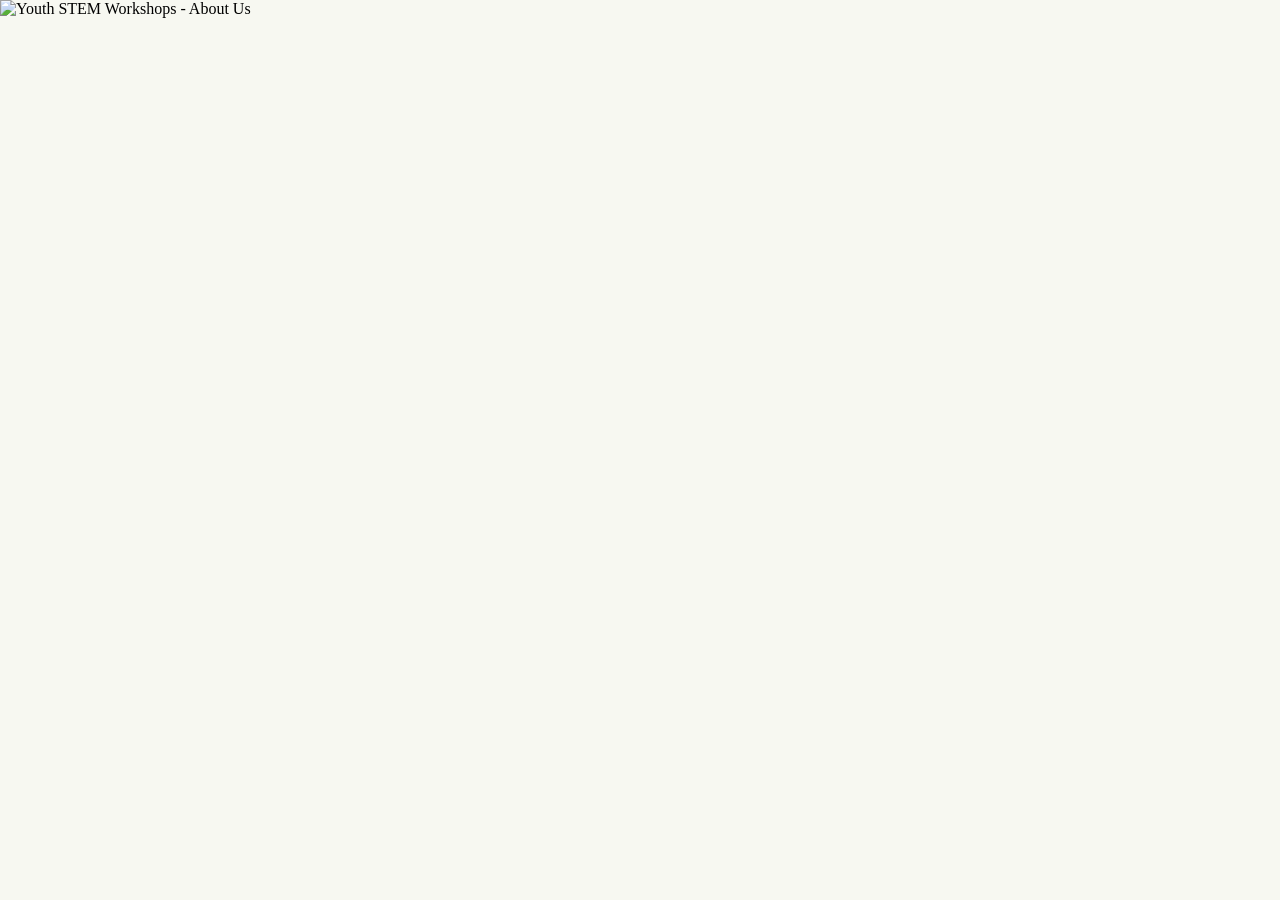
==== about.html @ c8c17610 "Add files via upload" ====
<!doctype html>
<html lang="en">
<head>
  <meta charset="utf-8">
  <meta name="viewport" content="width=device-width, initial-scale=1">
  <title>Youth STEM Workshops - About Us</title>
  <link rel="stylesheet" href="style.css">
</head>
<body>
  <main class="page">
    <img class="page-image" src="images/about.png" alt="Youth STEM Workshops - About Us">
    <a class="hotspot nav-home" href="index.html" aria-label="nav home"></a>
    <a class="hotspot nav-about" href="about.html" aria-label="nav about"></a>
    <a class="hotspot nav-registration" href="registration.html" aria-label="nav registration"></a>
    <a class="hotspot nav-faqs" href="faqs.html" aria-label="nav faqs"></a>
    <a class="hotspot see-faqs" href="faqs.html" aria-label="see faqs"></a>
    <a class="hotspot email-link" href="mailto:armitah121@gmail.com" aria-label="email link"></a>
  </main>
</body>
</html>
---- style.css ----
html, body {
  margin: 0;
  padding: 0;
  background: #f7f8f1;
}

* {
  box-sizing: border-box;
}

body {
  overflow-x: hidden;
}

.page {
  position: relative;
  width: 100%;
}

.page-image {
  display: block;
  width: 100%;
  height: auto;
}

/* Transparent clickable areas over the navigation and page-specific buttons. */
.hotspot {
  position: absolute;
  display: block;
  background: transparent;
  z-index: 10;
}

/* Top navigation: approximate positions based on the supplied Canva PNGs. */
.nav-home {
  top: 0;
  right: 13.2%;
  width: 5.5%;
  height: 3.2%;
}
.nav-about {
  top: 0;
  right: 7.3%;
  width: 6.2%;
  height: 3.2%;
}
.nav-registration {
  top: 0;
  right: 1.8%;
  width: 8%;
  height: 3.2%;
}
.nav-faqs {
  top: 0;
  right: 0;
  width: 5.5%;
  height: 3.2%;
}

/* Home page cards. */
.home-about {
  top: 52%;
  left: 3%;
  width: 29%;
  height: 18%;
}
.home-registration {
  top: 52%;
  left: 35.5%;
  width: 29%;
  height: 18%;
}
.home-faqs {
  top: 52%;
  left: 68%;
  width: 29%;
  height: 18%;
}

/* Registration QR code area. */
.registration-link {
  top: 8%;
  right: 7%;
  width: 40%;
  height: 38%;
}

/* Bottom CTA buttons. */
.see-faqs {
  bottom: 1.5%;
  right: 25%;
  width: 19%;
  height: 7%;
}
.email-link {
  bottom: 1.5%;
  right: 4%;
  width: 19%;
  height: 7%;
}

@media (max-width: 700px) {
  .nav-home, .nav-about, .nav-registration, .nav-faqs {
    height: 5%;
  }
}
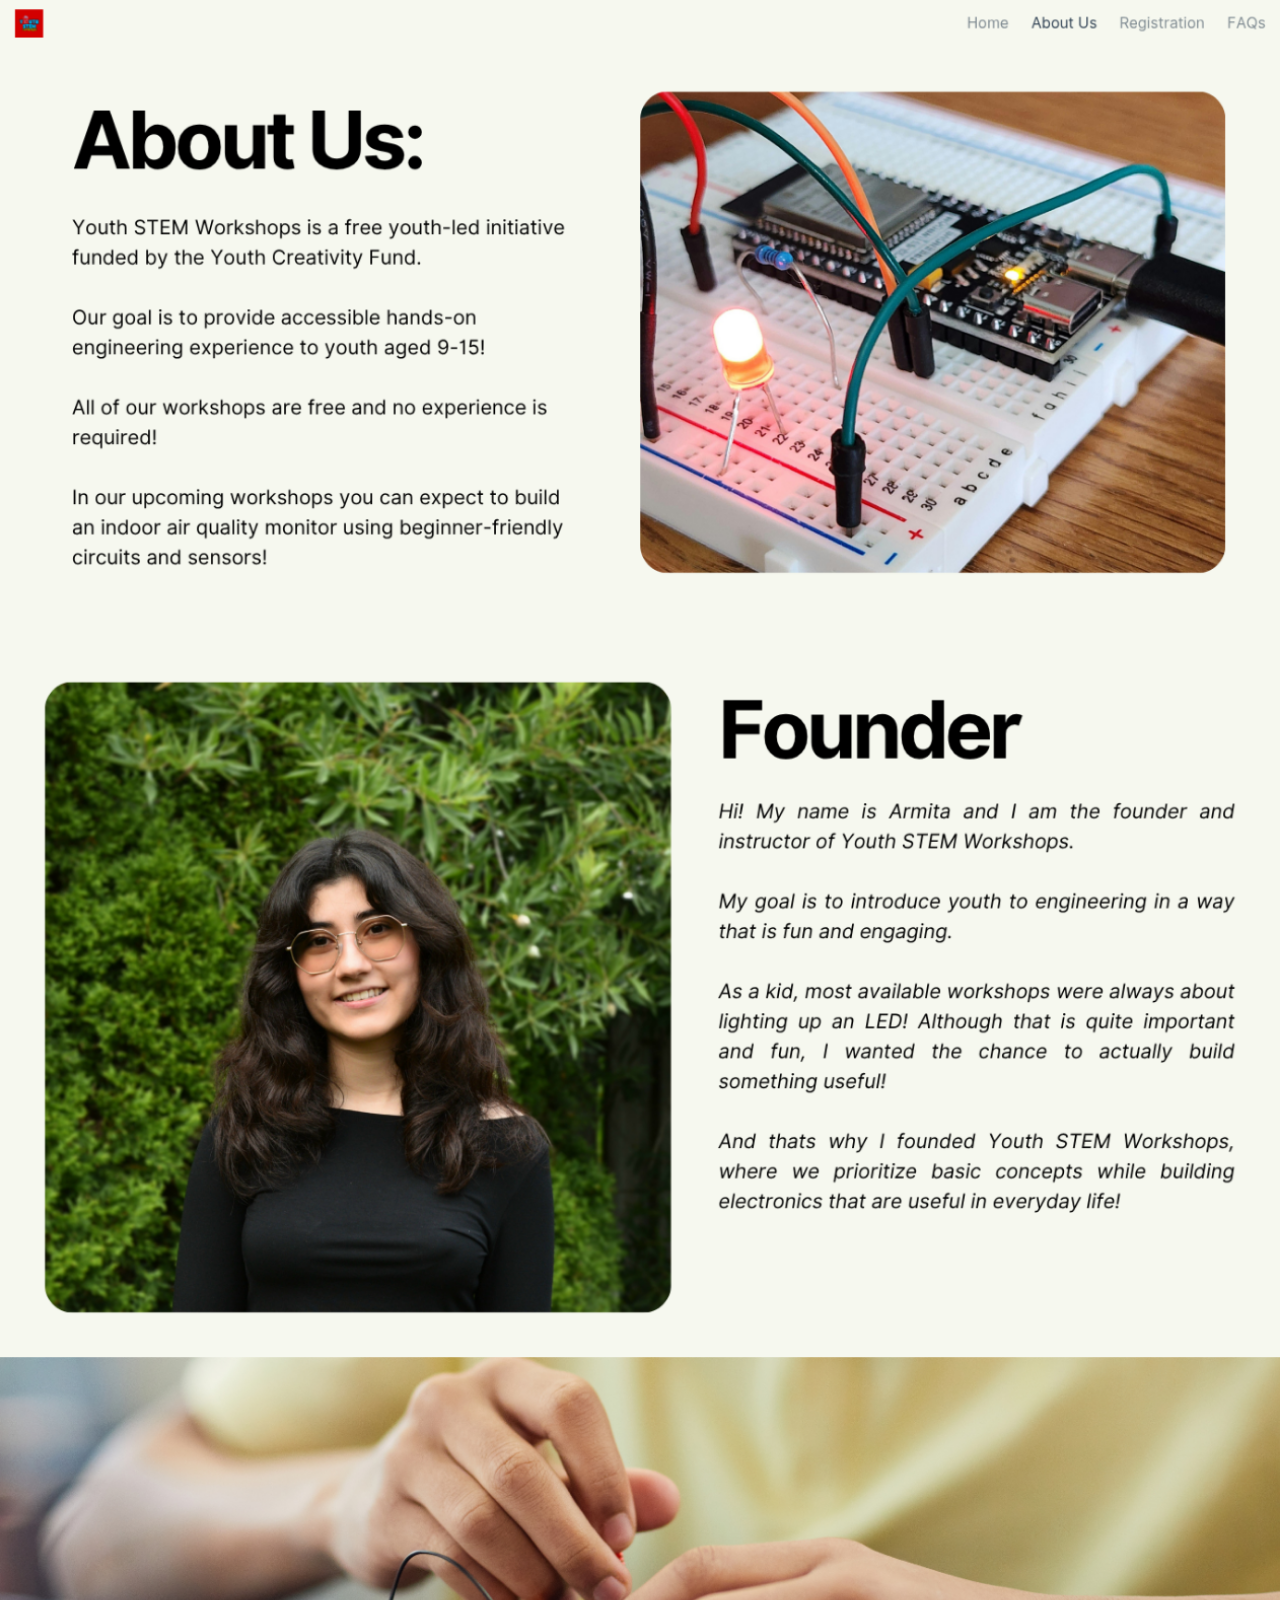
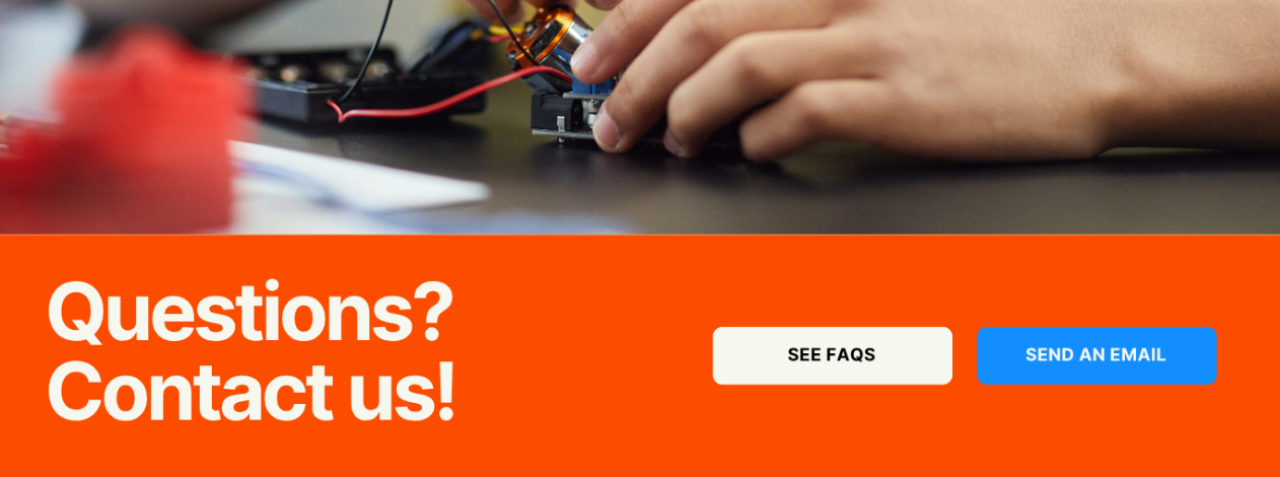
==== commit e4f63e07: "Add files via upload" ====
--- a/about.html
+++ b/about.html
@@ -8,7 +8,7 @@
 </head>
 <body>
   <main class="page">
-    <img class="page-image" src="images/about.png" alt="Youth STEM Workshops - About Us">
+    <img class="page-image" src="about.png" alt="Youth STEM Workshops - About Us">
     <a class="hotspot nav-home" href="index.html" aria-label="nav home"></a>
     <a class="hotspot nav-about" href="about.html" aria-label="nav about"></a>
     <a class="hotspot nav-registration" href="registration.html" aria-label="nav registration"></a>
